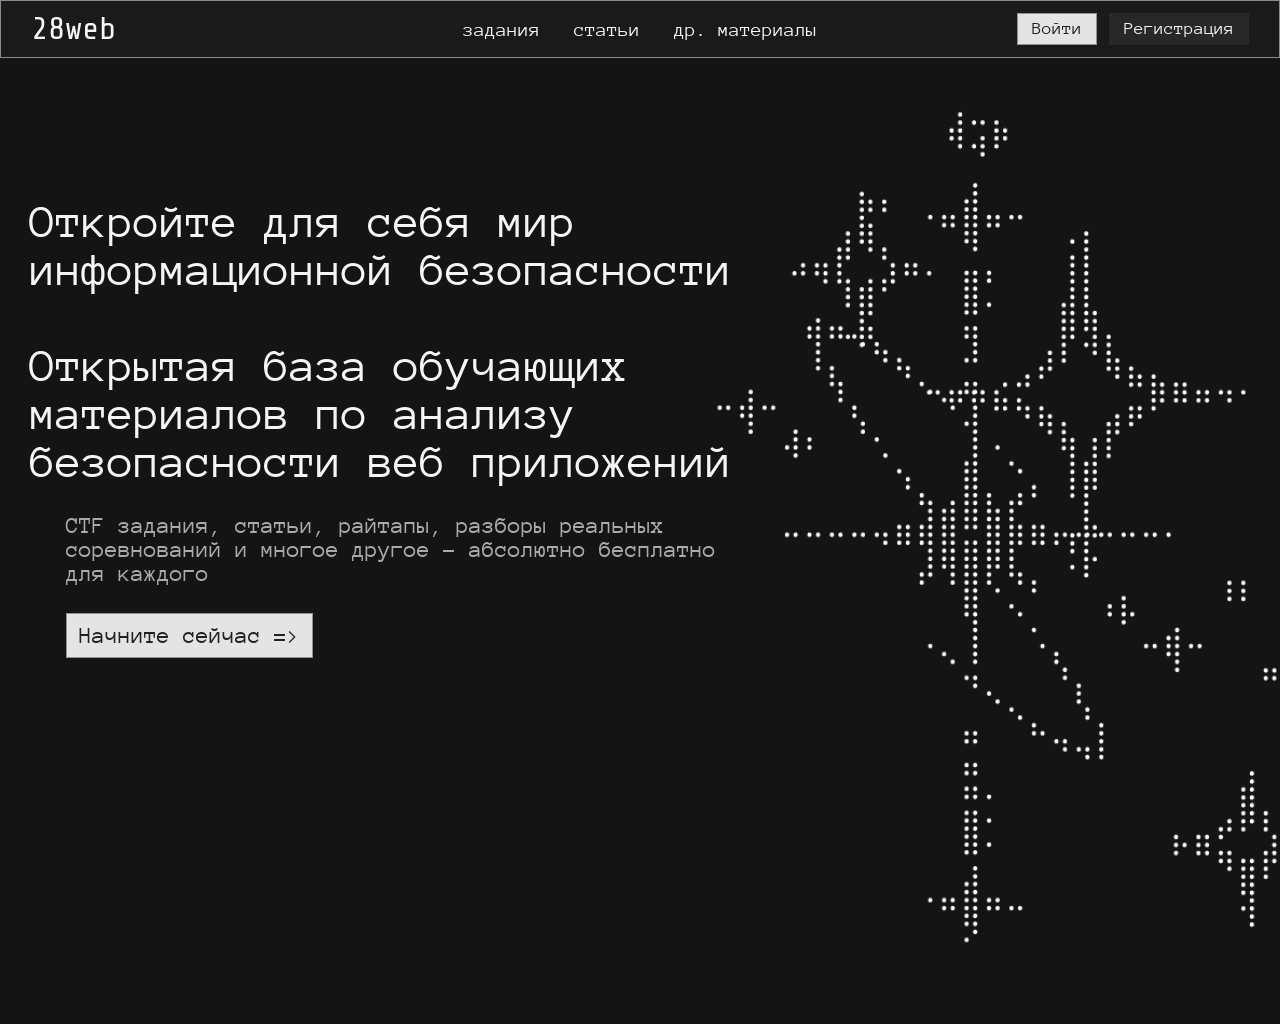
==== src/frontend/index.html @ 4396f142 "Basic frontent added. Main page created. No JS. Static content support added to nginx config" ====
<!DOCTYPE html>
<html lang="ru">
<head>
  <meta charset="UTF-8">
  <meta name="viewport" content="width=device-width, initial-scale=1.0">
  <title>28web - Главная</title>
  <link rel="preconnect" href="https://fonts.googleapis.com">
  <link rel="preconnect" href="https://fonts.gstatic.com" crossorigin>
  <link href="https://fonts.googleapis.com/css2?family=Anonymous+Pro:wght@400;700&family=Share+Tech+Mono&display=swap" rel="stylesheet">
  <link rel="stylesheet" href="assets/css/style.css">
  <link rel="stylesheet" href="assets/css/home.css">
  <link rel="stylesheet" href="assets/css/header.css">
</head>
<body>
  <header class="header">
    <a class="logo" href="/">28web</a>

    <nav class="navigation">
      <a href="/tasks">задания</a>
      <a href="/articles">статьи</a>
      <a href="/materials">др. материалы</a>
    </nav>

    <div class="account">
      <a class="button button-light" href="/sign-in">Войти</a>
      <a class="button button-dark" href="/sign-up">Регистрация</a>
    </div>
  </header>

  <main class="hero">
    <img class="hero-art" src="assets/images/art.png" alt="" width="816" height="856">

    <div class="hero-content">
      <h1>Откройте для себя мир информационной безопасности</h1>
      <h2>Открытая база обучающих материалов по анализу безопасности веб приложений</h2>
      <div class="hero-details">
        <p>CTF задания, статьи, райтапы, разборы реальных соревнований и многое другое - абсолютно бесплатно для каждого</p>
        <a class="button button-light start-button" href="/tasks">Начните сейчас =></a>
      </div>
    </div>
  </main>
</body>
</html>
---- src/frontend/assets/css/style.css ----
:root {
  --color-bg: #141414;
  --color-header: #1a1a1a;
  --color-text: #f5f5f5;
  --color-white: #fff;

  --color-border-header: #8b8b8b;
  --color-border-light: #929292;
  --color-border: #777;

  --color-button-light: #e4e4e4;
  --color-button-light-text: #222;
  --color-button-dark: #282828;
  --color-button-dark-hover: #3b3b3b;

  --color-text-muted: #aaa;
}

* {
  box-sizing: border-box;
}

body {
  margin: 0;
  background: var(--color-bg);
  color: var(--color-text);
  font-family: 'Anonymous Pro', monospace;
}

a {
  color: inherit;
  text-decoration: none;
}

.button {
  display: inline-block;
  min-height: 32px;
  padding: 5px 14px;
  border: 1px solid transparent;
  font-family: 'Anonymous Pro', monospace;
  font-size: 18px;
  white-space: nowrap;
  transition: background 0.2s;
}

.button-light {
  background: var(--color-button-light);
  border-color: var(--color-border-light);
  color: var(--color-button-light-text);
}

.button-dark {
  background: var(--color-button-dark);
  color: var(--color-text);
}

.button-light:hover {
  background: var(--color-white);
}

.button-dark:hover {
  background: var(--color-button-dark-hover);
  border-color: var(--color-border);
}

@media (max-width: 380px) {
  .button {
    padding: 5px 10px;
  }
}
---- src/frontend/assets/css/home.css ----
.hero {
  width: 100%;
  max-width: 1440px;
  margin: 0 auto;
  position: relative;
  min-height: 966px;
  overflow: hidden;
}

.hero-art {
  position: absolute;
  top: 7px;
  right: -232px;
  width: 880px;
  height: auto;
}

.hero-content {
  position: relative;
  width: 820px;
  max-width: 100%;
  padding: 140px 0 80px 30px;
}

.hero h1,
.hero h2 {
  margin: 0;
  font-size: 48px;
  font-weight: 400;
  line-height: 1;
}

.hero h2 {
  margin-top: 48px;
}

.hero-details {
  max-width: 660px;
  margin: 28px 0 0 36px;
}

.hero-details p {
  margin: 0;
  color: var(--color-text-muted);
  font-size: 24px;
  line-height: 1;
}

.start-button {
  margin-top: 27px;
  padding: 9px 12px;
  font-size: 24px;
}

@media (max-width: 1150px) {
  .hero-content {
    width: 68%;
    padding-top: 110px;
  }

  .hero h1,
  .hero h2 {
    font-size: 38px;
  }

  .hero-art {
    right: -350px;
  }

  .hero-details {
    margin-left: 0;
    max-width: 540px;
  }

  .hero-details p {
    font-size: 22px;
    line-height: 1.2;
  }
}

@media (max-width: 800px) {
  .hero {
    min-height: 700px;
  }

  .hero-content {
    width: 100%;
    padding: 70px 24px 100px;
  }

  .hero h1,
  .hero h2 {
    font-size: 32px;
    line-height: 1.2;
  }

  .hero h2 {
    margin-top: 36px;
  }

  .hero-details {
    margin: 28px 0 0;
    max-width: 580px;
  }

  .hero-details p {
    font-size: 20px;
    line-height: 1.25;
  }

  .hero-art {
    width: 700px;
    top: 20px;
    right: -460px;
    opacity: 0.16;
  }

  .start-button {
    font-size: 22px;
  }
}

@media (max-width: 380px) {
  .hero h1,
  .hero h2 {
    font-size: 28px;
  }
}
---- src/frontend/assets/css/header.css ----
.header {
  min-height: 57px;
  padding: 10px 30px;
  border: 1px solid var(--color-border-header);
  background: var(--color-header);
  display: grid;
  grid-template-columns: 1fr auto 1fr;
  align-items: center;
  gap: 24px;
}

.logo {
  justify-self: start;
  font-family: 'Share Tech Mono', monospace;
  font-size: 32px;
}

.logo:hover {
  opacity: 0.75;
}

.navigation {
  display: flex;
  gap: 34px;
}

.navigation a {
  font-size: 20px;
}

.navigation a:hover {
  text-decoration: underline;
}

.account {
  display: flex;
  justify-content: flex-end;
  gap: 12px;
}

@media (max-width: 800px) {
  .header {
    padding: 12px 20px;
    grid-template-columns: 1fr auto;
    gap: 16px;
  }

  .logo {
    font-size: 28px;
  }

  .account {
    grid-column: 2;
    grid-row: 1;
  }

  .navigation {
    grid-column: 1 / -1;
    justify-content: center;
    gap: 28px;
  }

  .navigation a {
    font-size: 18px;
  }

  .account .button {
    font-size: 16px;
    padding: 5px 10px;
  }
}

@media (max-width: 380px) {
  .header {
    padding: 12px;
    gap: 12px;
  }

  .navigation {
    gap: 20px;
  }

  .navigation a {
    font-size: 16px;
  }

  .account {
    gap: 8px;
  }
}
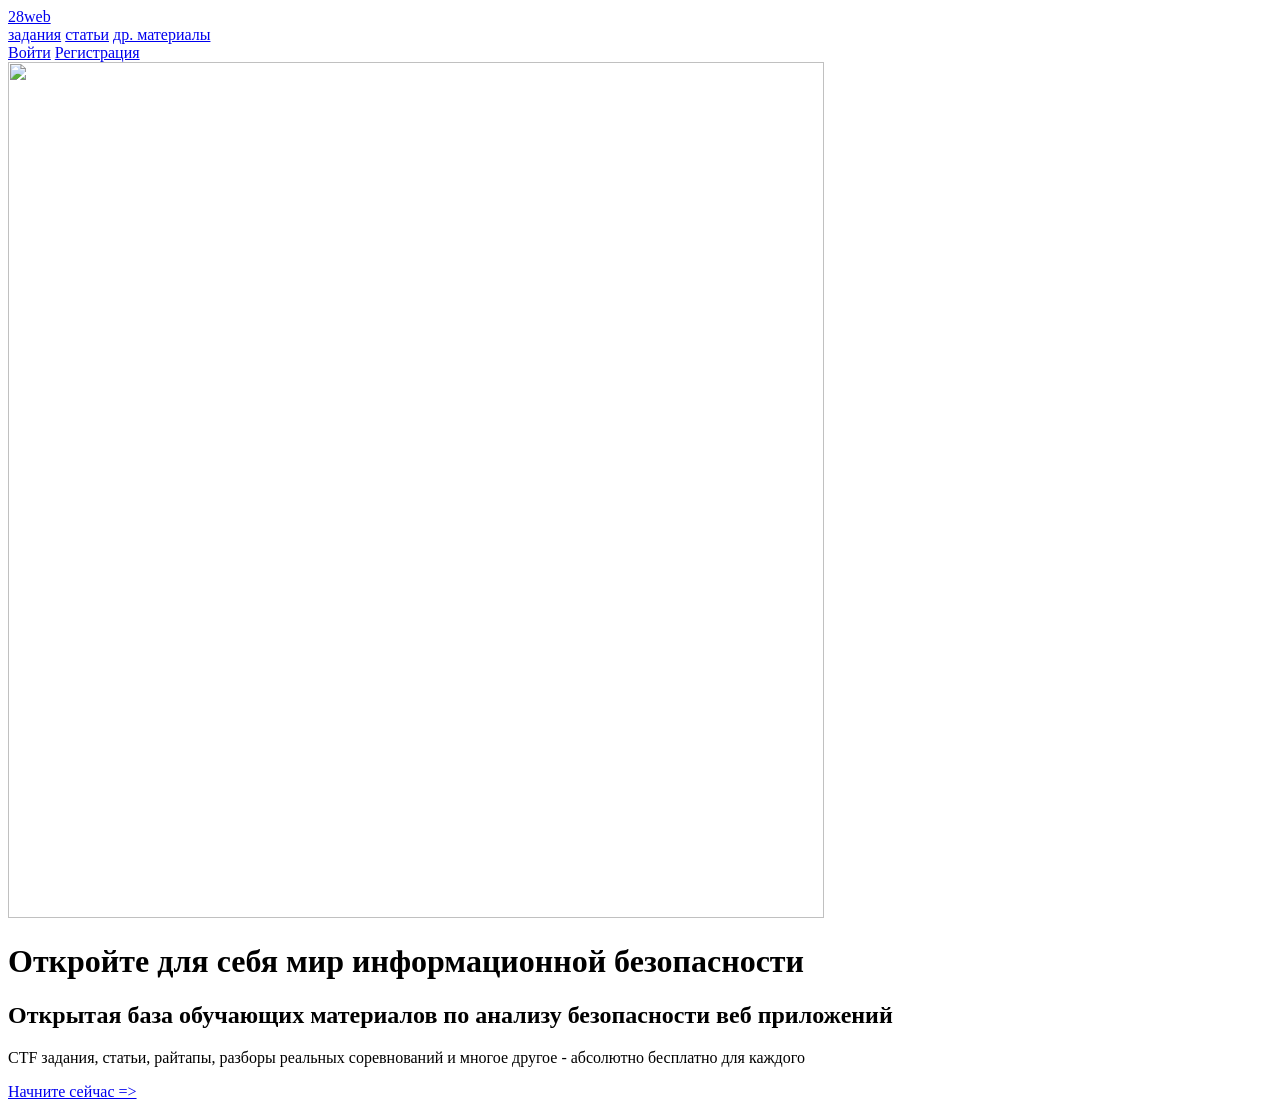
==== commit f87f2a40: "User statistic frontend added (JS + visuals). Header changes after successfull login. No logout impl" ====
--- a/src/frontend/index.html
+++ b/src/frontend/index.html
@@ -7,9 +7,10 @@
   <link rel="preconnect" href="https://fonts.googleapis.com">
   <link rel="preconnect" href="https://fonts.gstatic.com" crossorigin>
   <link href="https://fonts.googleapis.com/css2?family=Anonymous+Pro:wght@400;700&family=Share+Tech+Mono&display=swap" rel="stylesheet">
-  <link rel="stylesheet" href="assets/css/style.css">
-  <link rel="stylesheet" href="assets/css/home.css">
-  <link rel="stylesheet" href="assets/css/header.css">
+  <link rel="stylesheet" href="/assets/css/style.css">
+  <link rel="stylesheet" href="/assets/css/home.css">
+  <link rel="stylesheet" href="/assets/css/header.css">
+  <script src="/assets/js/header.js" defer></script>
 </head>
 <body>
   <header class="header">
@@ -21,14 +22,14 @@
       <a href="/materials">др. материалы</a>
     </nav>
 
-    <div class="account">
+    <div class="account" id="account">
       <a class="button button-light" href="/sign-in">Войти</a>
       <a class="button button-dark" href="/sign-up">Регистрация</a>
     </div>
   </header>
 
   <main class="hero">
-    <img class="hero-art" src="assets/images/art.png" alt="" width="816" height="856">
+    <img class="hero-art" src="/assets/images/art.png" alt="" width="816" height="856">
 
     <div class="hero-content">
       <h1>Откройте для себя мир информационной безопасности</h1>
@@ -40,4 +41,4 @@
     </div>
   </main>
 </body>
-</html>
+</html>
